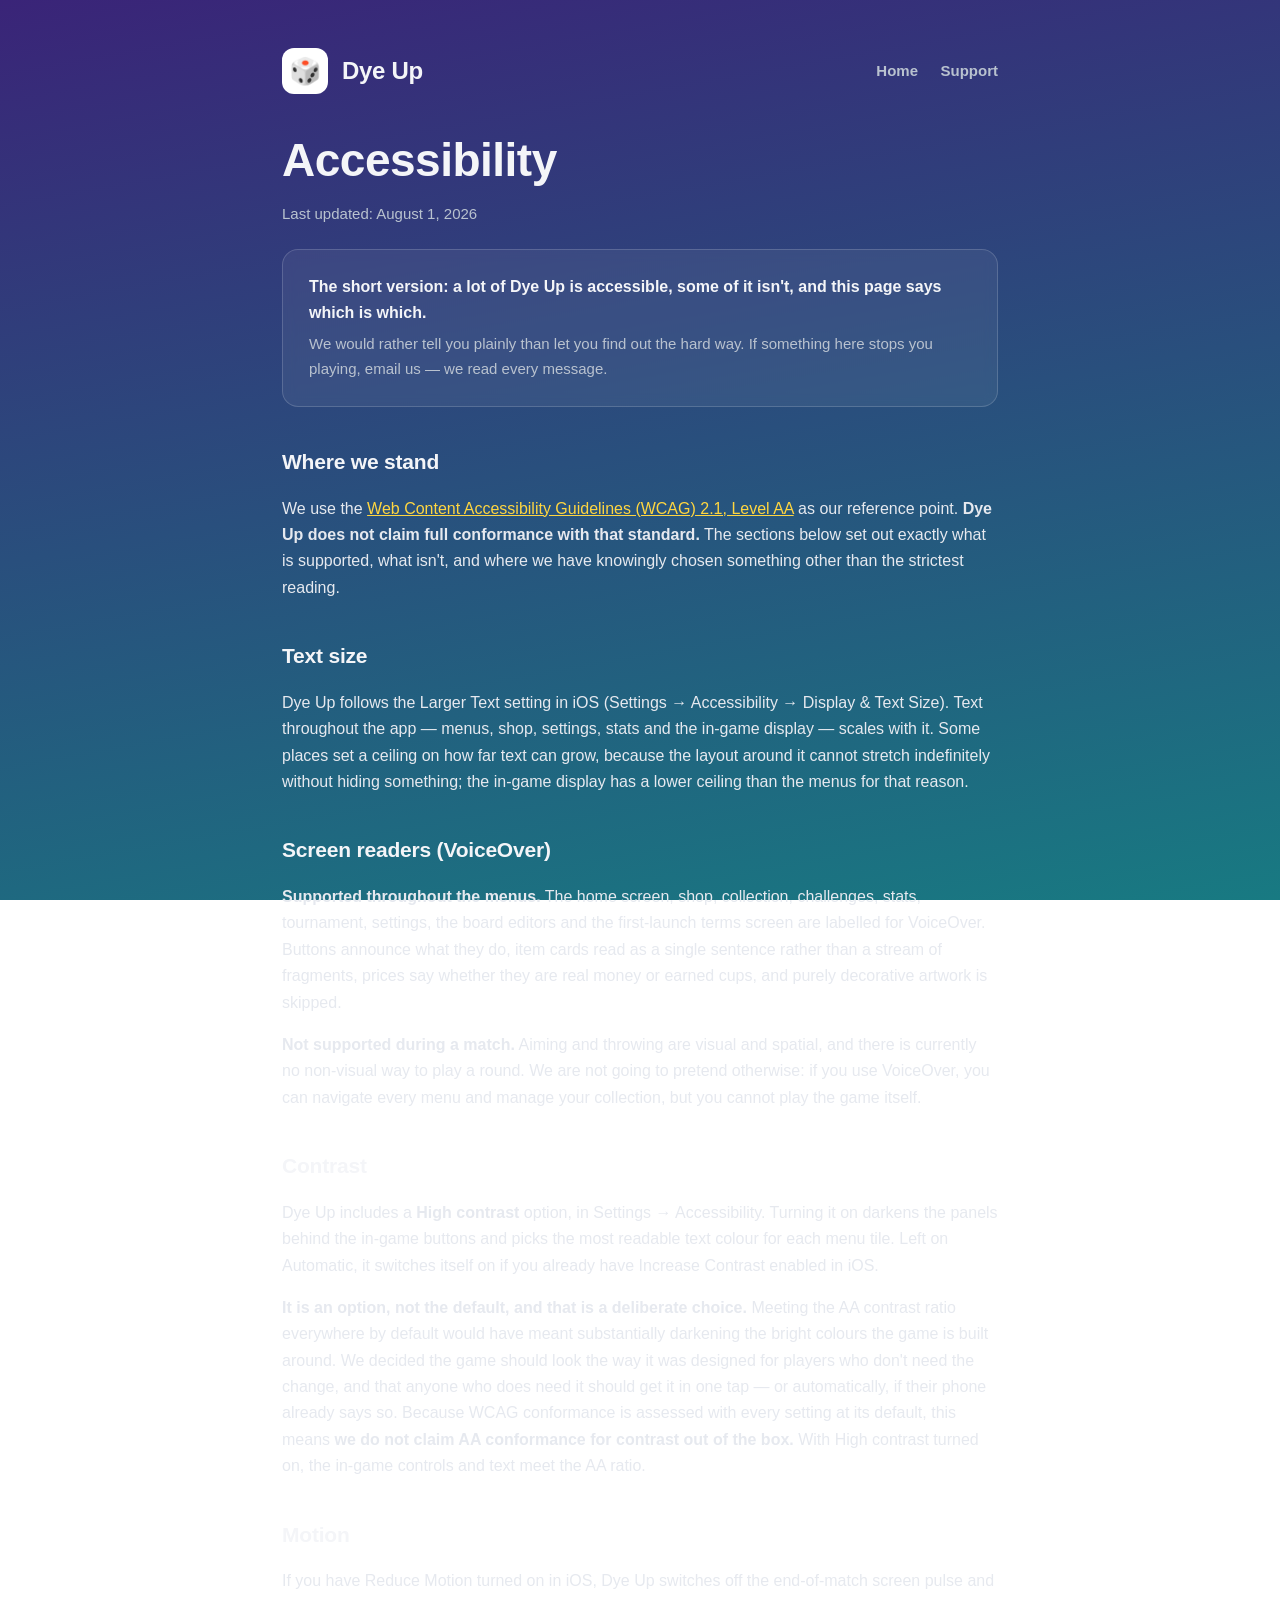
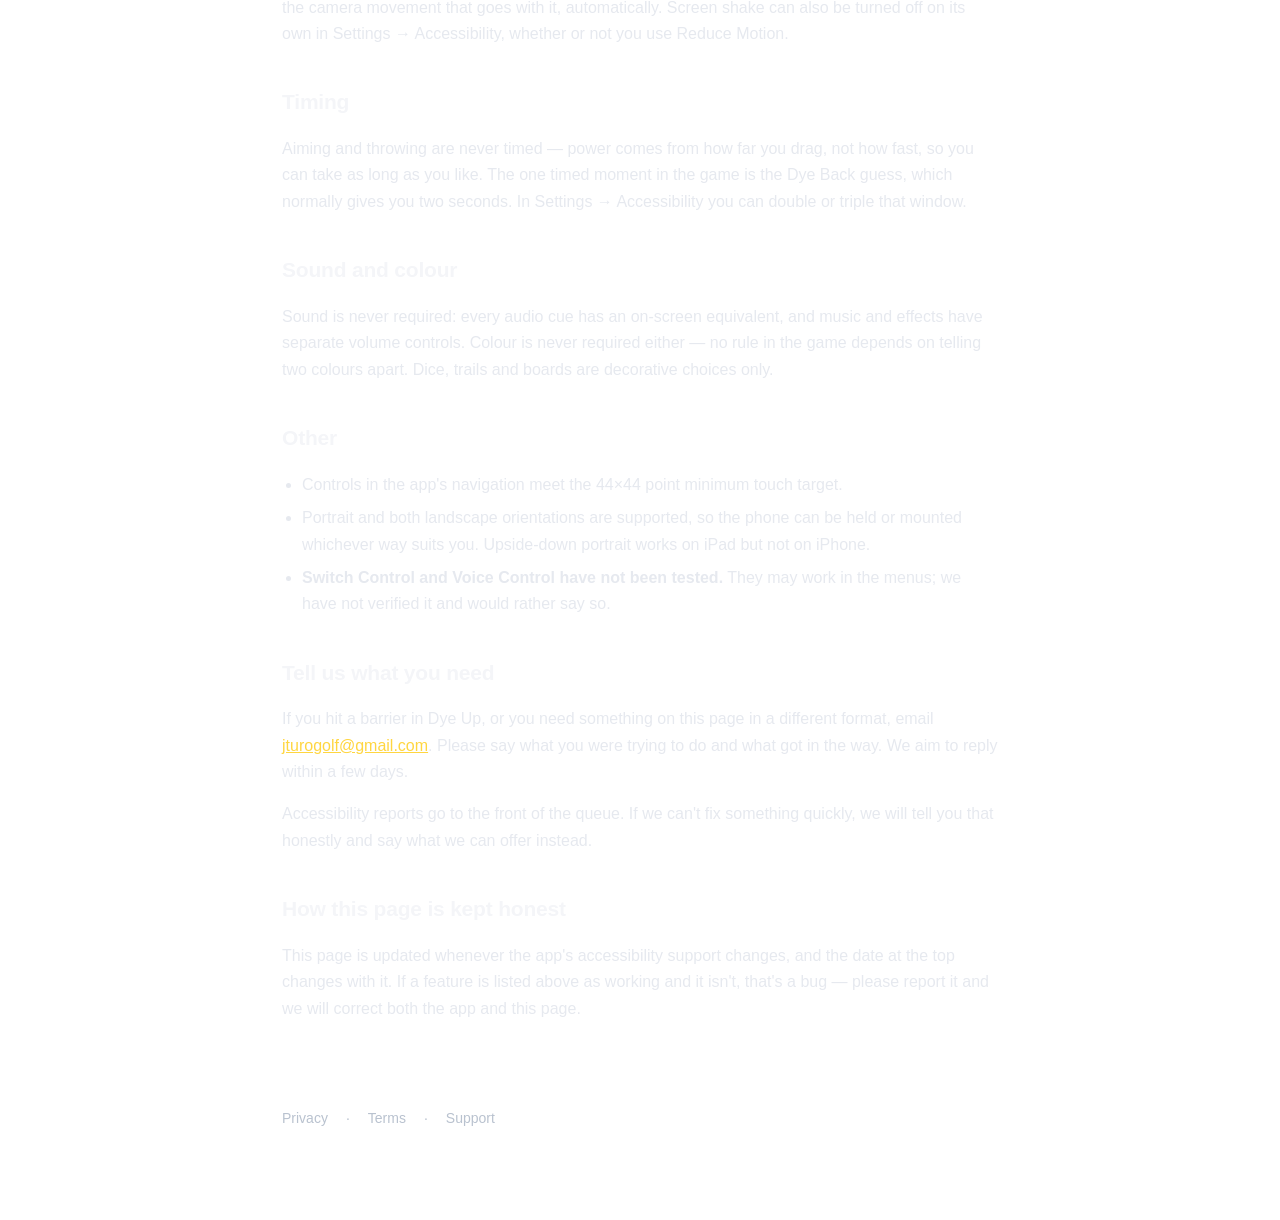
==== accessibility.html @ f594a26f "Sync site with app: updated terms and privacy, accessibility statement, skill-game positioning" ====
<!DOCTYPE html>
<html lang="en">
<head>
<meta charset="utf-8">
<meta name="viewport" content="width=device-width, initial-scale=1">
<title>Accessibility — Dye Up</title>
<link rel="stylesheet" href="style.css">
</head>
<body>
<div class="wrap">

  <header class="site">
    <div class="mark">🎲</div>
    <div class="name">Dye Up</div>
    <nav>
      <a href="index.html">Home</a>
      <a href="support.html">Support</a>
    </nav>
  </header>

  <h1>Accessibility</h1>
  <p class="muted">Last updated: August 1, 2026</p>

  <div class="card">
    <strong>The short version: a lot of Dye Up is accessible, some of it isn't, and
    this page says which is which.</strong>
    <p class="muted" style="margin:6px 0 0">We would rather tell you plainly than let
    you find out the hard way. If something here stops you playing, email us — we read
    every message.</p>
  </div>

  <h2>Where we stand</h2>
  <p>We use the <a href="https://www.w3.org/TR/WCAG21/">Web Content Accessibility
  Guidelines (WCAG) 2.1, Level AA</a> as our reference point. <strong>Dye Up does not
  claim full conformance with that standard.</strong> The sections below set out
  exactly what is supported, what isn't, and where we have knowingly chosen something
  other than the strictest reading.</p>

  <h2>Text size</h2>
  <p>Dye Up follows the Larger Text setting in iOS (Settings → Accessibility → Display
  &amp; Text Size). Text throughout the app — menus, shop, settings, stats and the
  in-game display — scales with it. Some places set a ceiling on how far text can grow,
  because the layout around it cannot stretch indefinitely without hiding something;
  the in-game display has a lower ceiling than the menus for that reason.</p>

  <h2>Screen readers (VoiceOver)</h2>
  <p><strong>Supported throughout the menus.</strong> The home screen, shop,
  collection, challenges, stats, tournament, settings, the board editors and the
  first-launch terms screen are labelled for VoiceOver. Buttons announce what they do,
  item cards read as a single sentence rather than a stream of fragments, prices say
  whether they are real money or earned cups, and purely decorative artwork is skipped.</p>
  <p><strong>Not supported during a match.</strong> Aiming and throwing are visual and
  spatial, and there is currently no non-visual way to play a round. We are not going
  to pretend otherwise: if you use VoiceOver, you can navigate every menu and manage
  your collection, but you cannot play the game itself.</p>

  <h2>Contrast</h2>
  <p>Dye Up includes a <strong>High contrast</strong> option, in Settings →
  Accessibility. Turning it on darkens the panels behind the in-game buttons and picks
  the most readable text colour for each menu tile. Left on Automatic, it switches
  itself on if you already have Increase Contrast enabled in iOS.</p>
  <p><strong>It is an option, not the default, and that is a deliberate choice.</strong>
  Meeting the AA contrast ratio everywhere by default would have meant substantially
  darkening the bright colours the game is built around. We decided the game should
  look the way it was designed for players who don't need the change, and that anyone
  who does need it should get it in one tap — or automatically, if their phone already
  says so. Because WCAG conformance is assessed with every setting at its default,
  this means <strong>we do not claim AA conformance for contrast out of the box.</strong>
  With High contrast turned on, the in-game controls and text meet the AA ratio.</p>

  <h2>Motion</h2>
  <p>If you have Reduce Motion turned on in iOS, Dye Up switches off the end-of-match
  screen pulse and the camera movement that goes with it, automatically. Screen shake
  can also be turned off on its own in Settings → Accessibility, whether or not you use
  Reduce Motion.</p>

  <h2>Timing</h2>
  <p>Aiming and throwing are never timed — power comes from how far you drag, not how
  fast, so you can take as long as you like. The one timed moment in the game is the
  Dye Back guess, which normally gives you two seconds. In Settings → Accessibility you
  can double or triple that window.</p>

  <h2>Sound and colour</h2>
  <p>Sound is never required: every audio cue has an on-screen equivalent, and music
  and effects have separate volume controls. Colour is never required either — no rule
  in the game depends on telling two colours apart. Dice, trails and boards are
  decorative choices only.</p>

  <h2>Other</h2>
  <ul>
    <li>Controls in the app's navigation meet the 44&times;44&nbsp;point minimum touch
    target.</li>
    <li>Portrait and both landscape orientations are supported, so the phone can be held or mounted whichever way suits you. Upside-down portrait works on iPad but not on iPhone.</li>
    <li><strong>Switch Control and Voice Control have not been tested.</strong> They may
    work in the menus; we have not verified it and would rather say so.</li>
  </ul>

  <h2>Tell us what you need</h2>
  <p>If you hit a barrier in Dye Up, or you need something on this page in a different
  format, email <a href="mailto:jturogolf@gmail.com">jturogolf@gmail.com</a>. Please say
  what you were trying to do and what got in the way. We aim to reply within a few days.</p>
  <p>Accessibility reports go to the front of the queue. If we can't fix something
  quickly, we will tell you that honestly and say what we can offer instead.</p>

  <h2>How this page is kept honest</h2>
  <p>This page is updated whenever the app's accessibility support changes, and the date
  at the top changes with it. If a feature is listed above as working and it isn't,
  that's a bug — please report it and we will correct both the app and this page.</p>

  <footer class="site">
    <a href="privacy.html">Privacy</a> &middot;
    <a href="terms.html">Terms</a> &middot;
    <a href="support.html">Support</a>
  </footer>

</div>
</body>
</html>
---- style.css ----
:root {
  --bg-top: #3a2478;
  --bg-bot: #187a82;
  --card: rgba(255, 255, 255, 0.06);
  --line: rgba(255, 255, 255, 0.16);
  --text: #f4f5f8;
  --muted: #b9c2cf;
  --gold: #ffd640;
}

* { box-sizing: border-box; }

body {
  margin: 0;
  min-height: 100vh;
  font-family: -apple-system, BlinkMacSystemFont, "Segoe UI", Roboto, Helvetica, Arial, sans-serif;
  color: var(--text);
  background: linear-gradient(170deg, var(--bg-top) 0%, var(--bg-bot) 100%);
  background-attachment: fixed;
  line-height: 1.65;
  -webkit-font-smoothing: antialiased;
}

.wrap {
  max-width: 760px;
  margin: 0 auto;
  padding: 48px 22px 90px;
}

header.site {
  display: flex;
  align-items: center;
  gap: 14px;
  margin-bottom: 40px;
}

header.site .mark {
  width: 46px; height: 46px;
  border-radius: 12px;
  background: #fff;
  display: grid; place-items: center;
  font-size: 26px;
  flex: none;
}

header.site .name {
  font-size: 24px;
  font-weight: 800;
  letter-spacing: -0.3px;
}

nav a {
  color: var(--muted);
  text-decoration: none;
  font-weight: 600;
  font-size: 15px;
  margin-left: 18px;
}
nav a:hover { color: #fff; }
nav { margin-left: auto; }

h1 {
  font-size: clamp(32px, 6vw, 46px);
  line-height: 1.15;
  margin: 0 0 12px;
  letter-spacing: -0.5px;
}

.tagline {
  color: var(--gold);
  font-size: 19px;
  font-weight: 600;
  margin: 0 0 34px;
}

h2 {
  font-size: 21px;
  margin: 38px 0 10px;
  letter-spacing: -0.2px;
}

p, li { color: #e6e9ef; }
.muted { color: var(--muted); font-size: 15px; }

ul { padding-left: 20px; }
li { margin: 7px 0; }

.card {
  background: var(--card);
  border: 1px solid var(--line);
  border-radius: 16px;
  padding: 24px 26px;
  margin: 22px 0;
  backdrop-filter: blur(6px);
}

.card.good {
  border-color: rgba(255, 214, 64, 0.45);
  background: rgba(255, 214, 64, 0.08);
}

a { color: var(--gold); }

.btn {
  display: inline-block;
  background: var(--gold);
  color: #1c1300;
  font-weight: 800;
  text-decoration: none;
  padding: 13px 26px;
  border-radius: 999px;
  margin-top: 8px;
}

footer {
  margin-top: 60px;
  padding-top: 24px;
  border-top: 1px solid var(--line);
  color: var(--muted);
  font-size: 14px;
  display: flex;
  gap: 18px;
  flex-wrap: wrap;
}
footer a { color: var(--muted); text-decoration: none; }
footer a:hover { color: #fff; }

@media (max-width: 520px) {
  nav a { margin-left: 12px; font-size: 14px; }
  header.site { flex-wrap: wrap; }
}
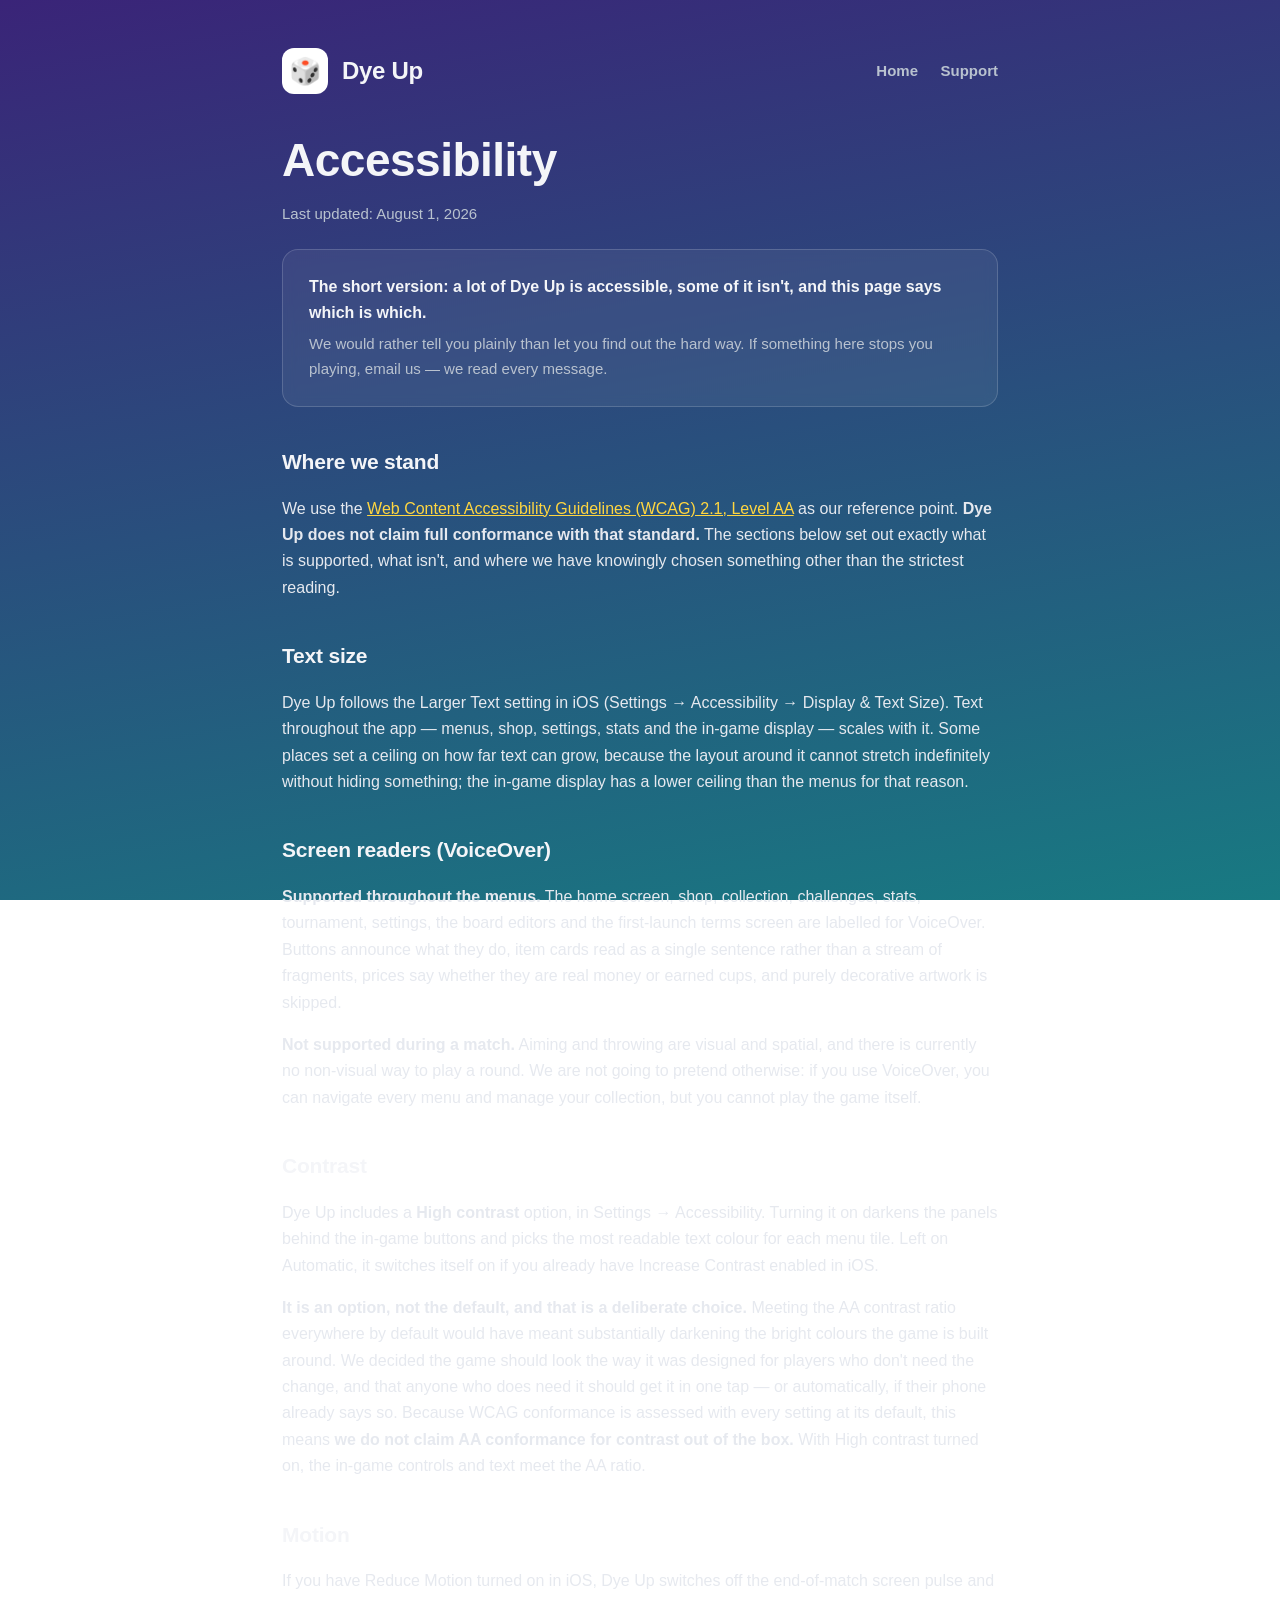
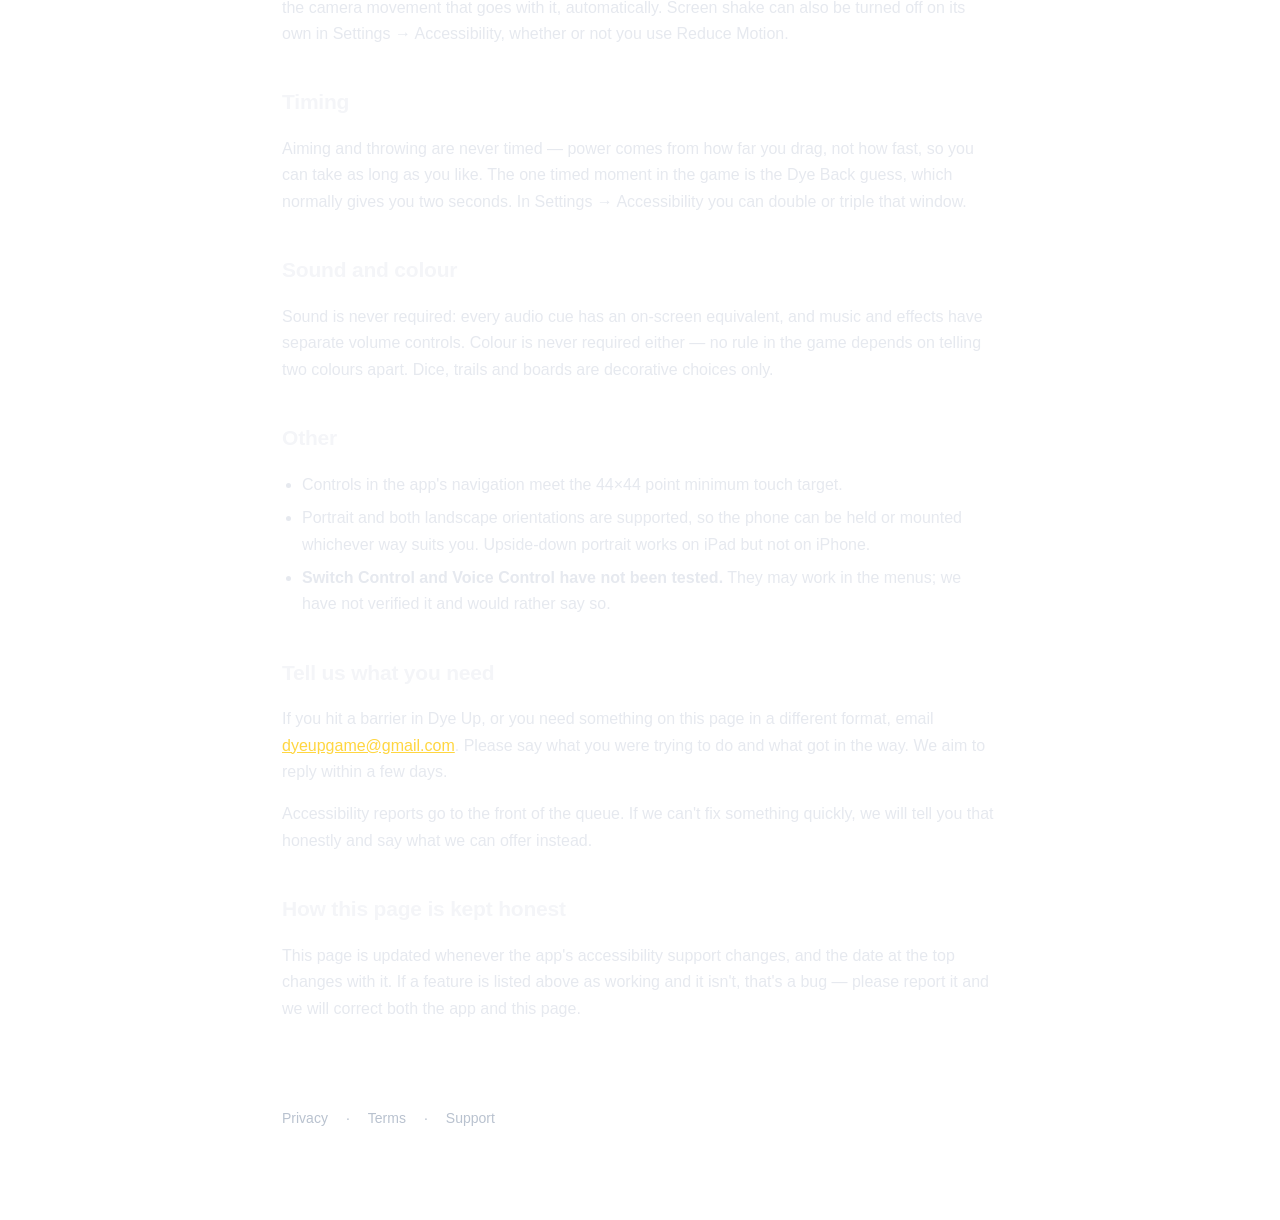
==== commit d1ab0697: "Update contact email to dyeupgame@gmail.com across all pages" ====
--- a/accessibility.html
+++ b/accessibility.html
@@ -97,7 +97,7 @@
 
   <h2>Tell us what you need</h2>
   <p>If you hit a barrier in Dye Up, or you need something on this page in a different
-  format, email <a href="mailto:jturogolf@gmail.com">jturogolf@gmail.com</a>. Please say
+  format, email <a href="mailto:dyeupgame@gmail.com">dyeupgame@gmail.com</a>. Please say
   what you were trying to do and what got in the way. We aim to reply within a few days.</p>
   <p>Accessibility reports go to the front of the queue. If we can't fix something
   quickly, we will tell you that honestly and say what we can offer instead.</p>
